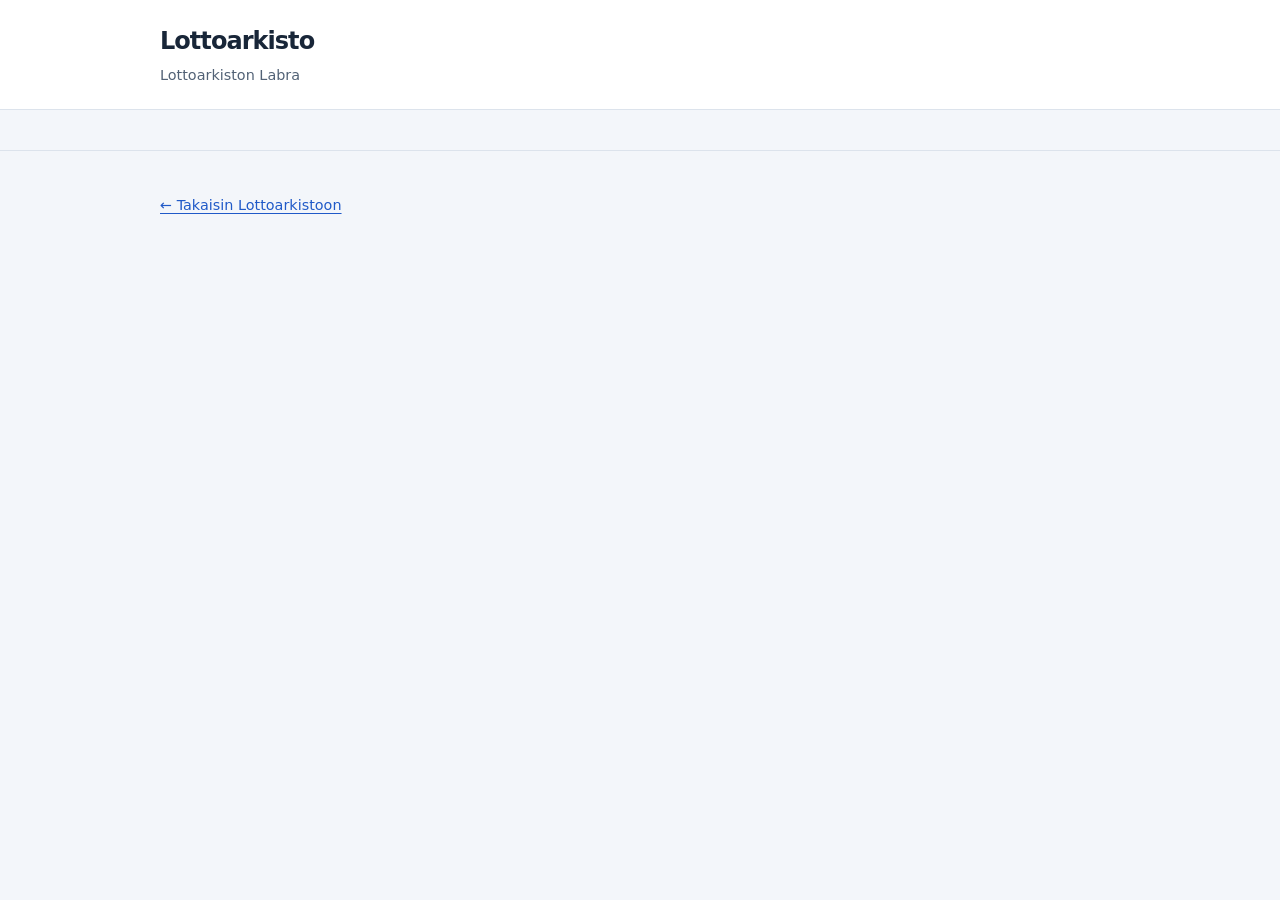
==== labra/index.html @ 0f54b7f9 "Add files via upload" ====
<!doctype html>
<html lang="fi">
<head>
  <meta charset="utf-8">
  <meta name="viewport" content="width=device-width, initial-scale=1">
  <title>Lottoarkiston Labra</title>
  <meta name="description" content="Lottoarkiston Labra – tutkimussivu.">
  <link rel="stylesheet" href="../assets/style.css">
</head>

<body>
  <a class="skip-link" href="#paasisalto">Siirry sisältöön</a>

  <header class="site-header">
    <div class="container">
      <a class="site-name" href="../">Lottoarkisto</a>
      <p>Lottoarkiston Labra</p>
    </div>
  </header>

  <main id="paasisalto" class="container">
    <!-- Labran sisältö lisätään myöhemmin. -->
  </main>

  <footer class="site-footer">
    <div class="container">
      <p><a href="../">← Takaisin Lottoarkistoon</a></p>
    </div>
  </footer>
</body>
</html>
---- assets/style.css ----
:root {
  color-scheme: light;
  --background: #f3f6fa;
  --surface: #ffffff;
  --text: #182638;
  --muted: #526276;
  --primary: #205ac8;
  --primary-dark: #17469d;
  --border: #dce3ec;
  --radius: 18px;
}

* {
  box-sizing: border-box;
}

[hidden] {
  display: none !important;
}

html {
  scroll-behavior: smooth;
}

body {
  margin: 0;
  background: var(--background);
  color: var(--text);
  font-family: system-ui, -apple-system, BlinkMacSystemFont,
    "Segoe UI", sans-serif;
  font-size: 1rem;
  line-height: 1.65;
}

button,
input {
  font: inherit;
}

a {
  color: var(--primary);
  text-underline-offset: 3px;
}

a:hover {
  color: var(--primary-dark);
}

button:focus-visible,
input:focus-visible,
a:focus-visible {
  outline: 3px solid #bc6900;
  outline-offset: 4px;
}

.container {
  width: min(100% - 32px, 960px);
  margin-inline: auto;
}

.skip-link {
  position: absolute;
  top: 8px;
  left: 8px;
  z-index: 10;
  padding: 10px 16px;
  background: var(--surface);
  transform: translateY(-160%);
}

.skip-link:focus {
  transform: translateY(0);
}

.site-header {
  padding: 22px 0;
  background: var(--surface);
  border-bottom: 1px solid var(--border);
}

.site-name {
  color: var(--text);
  font-size: 1.5rem;
  font-weight: 800;
  text-decoration: none;
  letter-spacing: -0.04em;
}

.site-header p {
  margin: 2px 0 0;
  color: var(--muted);
  font-size: 0.9rem;
}

.intro {
  padding: 48px 0 24px;
  max-width: 700px;
}

h1,
h2,
h3 {
  line-height: 1.2;
}

h1 {
  margin: 0 0 18px;
  font-size: clamp(2.2rem, 6vw, 3.6rem);
  letter-spacing: -0.055em;
}

h2 {
  margin: 0 0 20px;
  font-size: clamp(1.4rem, 3vw, 1.8rem);
  letter-spacing: -0.025em;
}

h3 {
  margin: 30px 0 14px;
  font-size: 1.1rem;
}

.intro p {
  color: var(--muted);
  font-size: 1.1rem;
}

.card {
  margin-bottom: 24px;
  padding: clamp(20px, 4vw, 36px);
  background: var(--surface);
  border: 1px solid var(--border);
  border-radius: var(--radius);
  box-shadow: 0 5px 22px rgb(24 38 56 / 3%);
  scroll-margin-top: 20px;
}

fieldset {
  min-width: 0;
  margin: 0;
  padding: 0;
  border: 0;
}

legend {
  padding: 0;
  font-weight: 700;
}

#numero-ohje {
  margin-top: 8px;
  color: var(--muted);
  font-size: 0.95rem;
}

.number-inputs {
  display: grid;
  grid-template-columns: repeat(7, minmax(0, 1fr));
  gap: 10px;
  margin: 22px 0;
}

.number-inputs label {
  min-width: 0;
  color: var(--muted);
  font-size: 0.8rem;
  text-align: center;
}

.number-inputs input {
  display: block;
  width: 100%;
  min-width: 0;
  height: 66px;
  margin-top: 6px;
  padding: 4px;
  border: 2px solid var(--border);
  border-radius: 12px;
  background: #fbfcfe;
  color: var(--text);
  font-size: 1.6rem;
  font-weight: 750;
  text-align: center;
  appearance: textfield;
  -moz-appearance: textfield;
}

.number-inputs input::-webkit-inner-spin-button,
.number-inputs input::-webkit-outer-spin-button {
  margin: 0;
  -webkit-appearance: none;
}

.number-inputs input:focus {
  border-color: var(--primary);
  background: var(--surface);
}

.form-actions {
  display: flex;
  flex-wrap: wrap;
  gap: 12px;
}

button,
.button {
  display: inline-flex;
  align-items: center;
  justify-content: center;
  min-height: 48px;
  padding: 12px 22px;
  border: 1px solid transparent;
  border-radius: 10px;
  background: var(--primary);
  color: #ffffff;
  font-weight: 700;
  line-height: 1.3;
  text-align: center;
  text-decoration: none;
  cursor: pointer;
}

button:hover:not(:disabled),
.button:hover {
  background: var(--primary-dark);
  color: #ffffff;
}

button:disabled {
  background: #e6ebf2;
  color: #59687a;
  cursor: not-allowed;
}

button[type="reset"] {
  border-color: var(--border);
  background: var(--surface);
  color: var(--muted);
}

button[type="reset"]:hover {
  background: var(--background);
  color: var(--text);
}

#lataustila,
#aineiston-tiivistelma,
#viimeisin-tila {
  color: var(--muted);
  font-size: 0.9rem;
}

#lomakevirhe {
  padding: 12px 16px;
  border: 1px solid #efc2c2;
  border-radius: 10px;
  background: #fff3f3;
  color: #9d2424;
}

#tulosyhteenveto {
  font-size: 1.25rem;
  font-weight: 700;
}

#tarkistettu-rivi {
  display: inline-block;
  font-weight: 750;
}

#osumayhteenveto {
  display: grid;
  grid-template-columns: minmax(0, 1fr) auto;
  gap: 10px 24px;
  max-width: 420px;
  margin: 24px 0;
}

#osumayhteenveto dt,
#osumayhteenveto dd {
  margin: 0;
  padding-bottom: 8px;
  border-bottom: 1px solid var(--border);
}

#osumayhteenveto dd {
  font-weight: 750;
  text-align: right;
}

.table-scroll {
  overflow-x: auto;
  margin-top: 18px;
}

table {
  width: 100%;
  border-collapse: collapse;
  font-size: 0.95rem;
}

caption {
  padding-bottom: 14px;
  color: var(--muted);
  font-size: 0.9rem;
  text-align: left;
}

th,
td {
  padding: 14px 12px;
  border-bottom: 1px solid var(--border);
  text-align: left;
  vertical-align: top;
}

th {
  background: var(--background);
  font-size: 0.85rem;
}

tbody tr:hover {
  background: #f7faff;
}

.lotto-numbers {
  display: flex;
  flex-wrap: wrap;
  gap: 10px;
  margin: 16px 0;
  padding: 0;
  list-style: none;
}

.lotto-numbers li {
  display: grid;
  place-items: center;
  width: 48px;
  height: 48px;
  border-radius: 50%;
  background: var(--primary);
  color: #ffffff;
  font-size: 1.15rem;
  font-weight: 750;
}

.ad-slot {
  margin: 24px 0;
  padding: 16px;
  border: 1px dashed var(--border);
  border-radius: var(--radius);
  text-align: center;
}

.ad-label {
  margin: 0;
  color: var(--muted);
  font-size: 0.75rem;
}

#tietoa p {
  color: var(--muted);
  font-size: 0.95rem;
}

.site-footer {
  margin-top: 40px;
  padding: 28px 0 40px;
  border-top: 1px solid var(--border);
  color: var(--muted);
  font-size: 0.9rem;
}

@media (max-width: 540px) {
  .intro {
    padding-top: 32px;
  }

  .number-inputs {
    grid-template-columns: repeat(4, minmax(0, 1fr));
    gap: 12px;
  }

  .number-inputs input {
    height: 60px;
  }

  .form-actions button,
  #arvo-rivi,
  #arvo-uusi-rivi {
    width: 100%;
  }

  th,
  td {
    padding: 12px 9px;
  }
}

@media (prefers-reduced-motion: reduce) {
  html {
    scroll-behavior: auto;
  }
  }
  /* Lisänumero: valkoinen pallo ja sininen reunus */
#viimeisin-lisanumero {
  display: inline-grid;
  place-items: center;
  box-sizing: border-box;
  width: 48px;
  height: 48px;
  margin-left: 8px;
  border: 2px solid #2563eb;
  border-radius: 50%;
  background: #ffffff;
  color: #2563eb;
  font-size: 1.15rem;
  font-weight: 750;
  line-height: 1;
  vertical-align: middle;
}
  /* Syötettävät ja arvottavat numerot pyöreiksi palloiksi */
.number-inputs {
  grid-template-columns: repeat(7, minmax(0, 66px));
  gap: 10px;
}

.number-inputs input {
  box-sizing: border-box;
  width: 100%;
  height: auto;
  aspect-ratio: 1;
  padding: 0;
  border: 2px solid var(--primary);
  border-radius: 50%;
  background: var(--surface);
  color: var(--primary);
  font-size: clamp(1rem, 4vw, 1.6rem);
}

/* Kaikki seitsemän palloa samalle riville myös puhelimessa */
@media (max-width: 540px) {
  .number-inputs {
    grid-template-columns: repeat(7, minmax(0, 1fr));
    gap: 4px;
  }

  .number-inputs input {
    height: auto;
  }
}
}
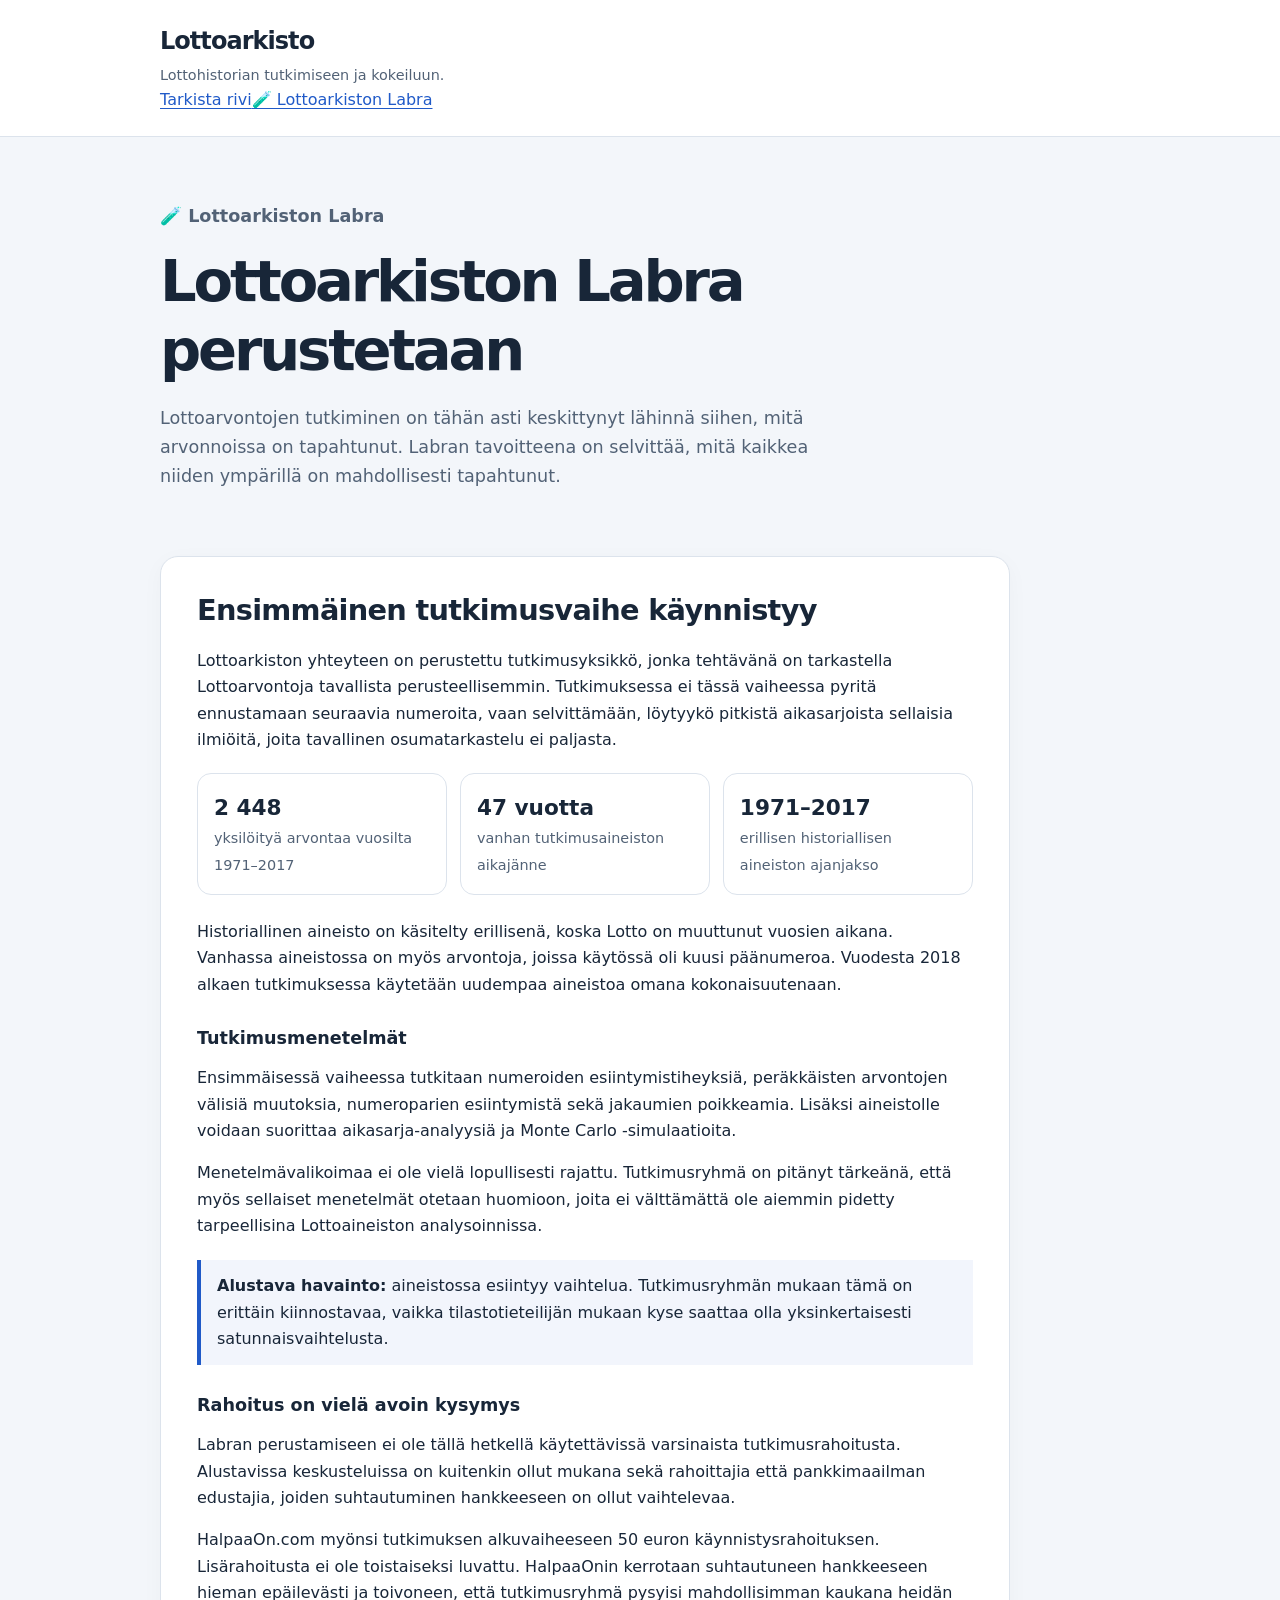
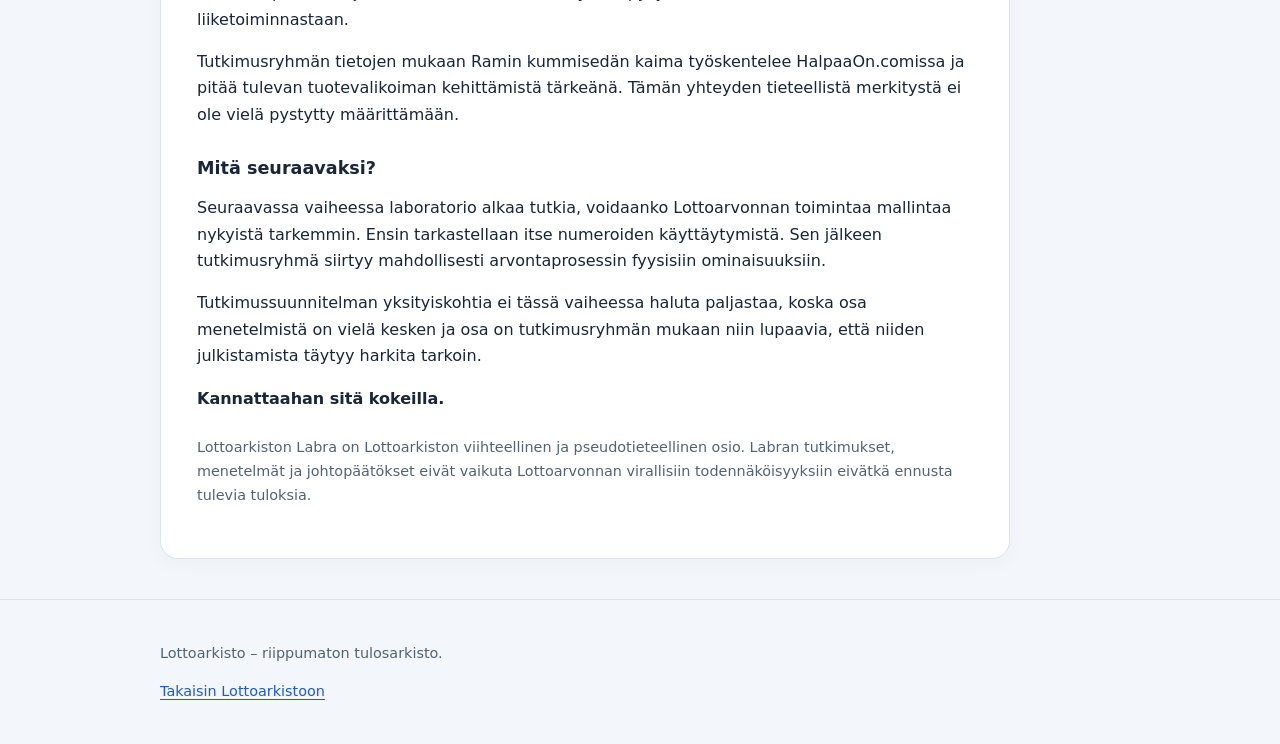
==== commit 87d6aa95: "Revise index.html with new content and structure Labran perustaminen" ====
--- a/labra/index.html
+++ b/labra/index.html
@@ -4,28 +4,57 @@
   <meta charset="utf-8">
   <meta name="viewport" content="width=device-width, initial-scale=1">
   <title>Lottoarkiston Labra</title>
-  <meta name="description" content="Lottoarkiston Labra – tutkimussivu.">
+  <meta name="description" content="Lottoarkiston Labra tutkii Lottoa hieman tavallista epätavallisemmista näkökulmista.">
   <link rel="stylesheet" href="../assets/style.css">
+  <style>
+    .labra-hero{margin-bottom:1.5rem}.labra-kicker{font-weight:700;color:#526276;margin-bottom:1rem}
+    .labra-article{max-width:850px}.labra-data{display:grid;grid-template-columns:repeat(3,minmax(0,1fr));gap:.8rem;margin:1.2rem 0 1.5rem}
+    .labra-stat{border:1px solid var(--border,#dce3ec);border-radius:14px;padding:1rem;background:var(--surface,#fff)}
+    .labra-stat strong{display:block;font-size:1.35rem}.labra-stat span{color:#526276;font-size:.9rem}
+    .labra-note{border-left:4px solid #205ac8;padding:.8rem 1rem;margin:1.3rem 0;background:rgba(32,90,200,.06)}
+    .labra-footer-note{margin-top:1.5rem;font-size:.9rem;color:#526276}
+    @media(max-width:620px){.labra-data{grid-template-columns:1fr}}
+  </style>
 </head>
-
 <body>
-  <a class="skip-link" href="#paasisalto">Siirry sisältöön</a>
-
-  <header class="site-header">
-    <div class="container">
-      <a class="site-name" href="../">Lottoarkisto</a>
-      <p>Lottoarkiston Labra</p>
-    </div>
-  </header>
-
-  <main id="paasisalto" class="container">
-    <!-- Labran sisältö lisätään myöhemmin. -->
-  </main>
-
-  <footer class="site-footer">
-    <div class="container">
-      <p><a href="../">← Takaisin Lottoarkistoon</a></p>
-    </div>
-  </footer>
+<a class="skip-link" href="#paasisalto">Siirry sisältöön</a>
+<header class="site-header"><div class="container">
+  <a class="site-name" href="../" aria-label="Lottoarkiston etusivu">Lottoarkisto</a>
+  <p>Lottohistorian tutkimiseen ja kokeiluun.</p>
+  <nav class="site-nav" aria-label="Sivuston osiot">
+    <a href="../">Tarkista rivi</a><a href="./">🧪 Lottoarkiston Labra</a>
+  </nav>
+</div></header>
+<main id="paasisalto" class="container">
+<section class="intro labra-hero" aria-labelledby="labra-otsikko">
+  <p class="labra-kicker">🧪 Lottoarkiston Labra</p>
+  <h1 id="labra-otsikko">Lottoarkiston Labra perustetaan</h1>
+  <p>Lottoarvontojen tutkiminen on tähän asti keskittynyt lähinnä siihen, mitä arvonnoissa on tapahtunut. Labran tavoitteena on selvittää, mitä kaikkea niiden ympärillä on mahdollisesti tapahtunut.</p>
+</section>
+<article class="card labra-article">
+<h2>Ensimmäinen tutkimusvaihe käynnistyy</h2>
+<p>Lottoarkiston yhteyteen on perustettu tutkimusyksikkö, jonka tehtävänä on tarkastella Lottoarvontoja tavallista perusteellisemmin. Tutkimuksessa ei tässä vaiheessa pyritä ennustamaan seuraavia numeroita, vaan selvittämään, löytyykö pitkistä aikasarjoista sellaisia ilmiöitä, joita tavallinen osumatarkastelu ei paljasta.</p>
+<div class="labra-data">
+<div class="labra-stat"><strong>2 448</strong><span>yksilöityä arvontaa vuosilta 1971–2017</span></div>
+<div class="labra-stat"><strong>47 vuotta</strong><span>vanhan tutkimusaineiston aikajänne</span></div>
+<div class="labra-stat"><strong>1971–2017</strong><span>erillisen historiallisen aineiston ajanjakso</span></div>
+</div>
+<p>Historiallinen aineisto on käsitelty erillisenä, koska Lotto on muuttunut vuosien aikana. Vanhassa aineistossa on myös arvontoja, joissa käytössä oli kuusi päänumeroa. Vuodesta 2018 alkaen tutkimuksessa käytetään uudempaa aineistoa omana kokonaisuutenaan.</p>
+<h3>Tutkimusmenetelmät</h3>
+<p>Ensimmäisessä vaiheessa tutkitaan numeroiden esiintymistiheyksiä, peräkkäisten arvontojen välisiä muutoksia, numeroparien esiintymistä sekä jakaumien poikkeamia. Lisäksi aineistolle voidaan suorittaa aikasarja-analyysiä ja Monte Carlo -simulaatioita.</p>
+<p>Menetelmävalikoimaa ei ole vielä lopullisesti rajattu. Tutkimusryhmä on pitänyt tärkeänä, että myös sellaiset menetelmät otetaan huomioon, joita ei välttämättä ole aiemmin pidetty tarpeellisina Lottoaineiston analysoinnissa.</p>
+<div class="labra-note"><strong>Alustava havainto:</strong> aineistossa esiintyy vaihtelua. Tutkimusryhmän mukaan tämä on erittäin kiinnostavaa, vaikka tilastotieteilijän mukaan kyse saattaa olla yksinkertaisesti satunnaisvaihtelusta.</div>
+<h3>Rahoitus on vielä avoin kysymys</h3>
+<p>Labran perustamiseen ei ole tällä hetkellä käytettävissä varsinaista tutkimusrahoitusta. Alustavissa keskusteluissa on kuitenkin ollut mukana sekä rahoittajia että pankkimaailman edustajia, joiden suhtautuminen hankkeeseen on ollut vaihtelevaa.</p>
+<p>HalpaaOn.com myönsi tutkimuksen alkuvaiheeseen 50 euron käynnistysrahoituksen. Lisärahoitusta ei ole toistaiseksi luvattu. HalpaaOnin kerrotaan suhtautuneen hankkeeseen hieman epäilevästi ja toivoneen, että tutkimusryhmä pysyisi mahdollisimman kaukana heidän liiketoiminnastaan.</p>
+<p>Tutkimusryhmän tietojen mukaan Ramin kummisedän kaima työskentelee HalpaaOn.comissa ja pitää tulevan tuotevalikoiman kehittämistä tärkeänä. Tämän yhteyden tieteellistä merkitystä ei ole vielä pystytty määrittämään.</p>
+<h3>Mitä seuraavaksi?</h3>
+<p>Seuraavassa vaiheessa laboratorio alkaa tutkia, voidaanko Lottoarvonnan toimintaa mallintaa nykyistä tarkemmin. Ensin tarkastellaan itse numeroiden käyttäytymistä. Sen jälkeen tutkimusryhmä siirtyy mahdollisesti arvontaprosessin fyysisiin ominaisuuksiin.</p>
+<p>Tutkimussuunnitelman yksityiskohtia ei tässä vaiheessa haluta paljastaa, koska osa menetelmistä on vielä kesken ja osa on tutkimusryhmän mukaan niin lupaavia, että niiden julkistamista täytyy harkita tarkoin.</p>
+<p><strong>Kannattaahan sitä kokeilla.</strong></p>
+<p class="labra-footer-note">Lottoarkiston Labra on Lottoarkiston viihteellinen ja pseudotieteellinen osio. Labran tutkimukset, menetelmät ja johtopäätökset eivät vaikuta Lottoarvonnan virallisiin todennäköisyyksiin eivätkä ennusta tulevia tuloksia.</p>
+</article>
+</main>
+<footer class="site-footer"><div class="container"><p>Lottoarkisto – riippumaton tulosarkisto.</p><a href="../">Takaisin Lottoarkistoon</a></div></footer>
 </body>
 </html>
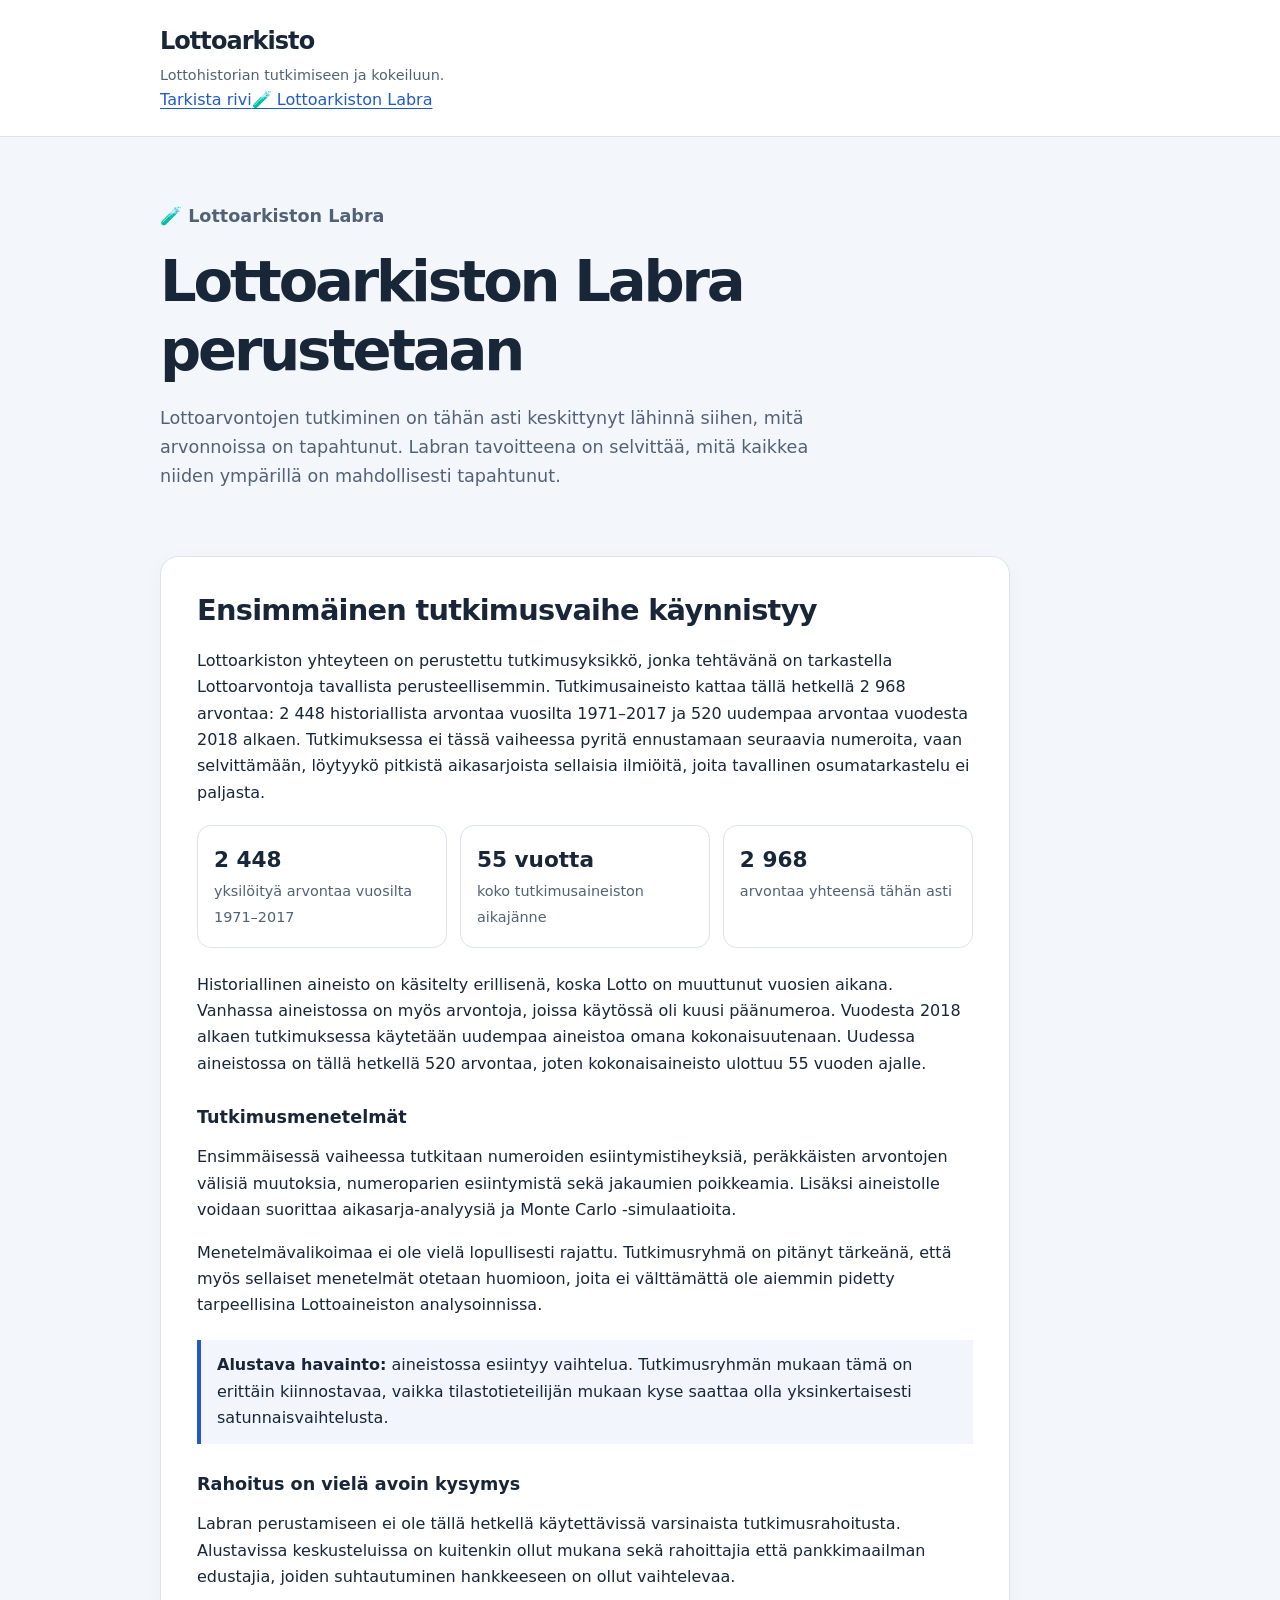
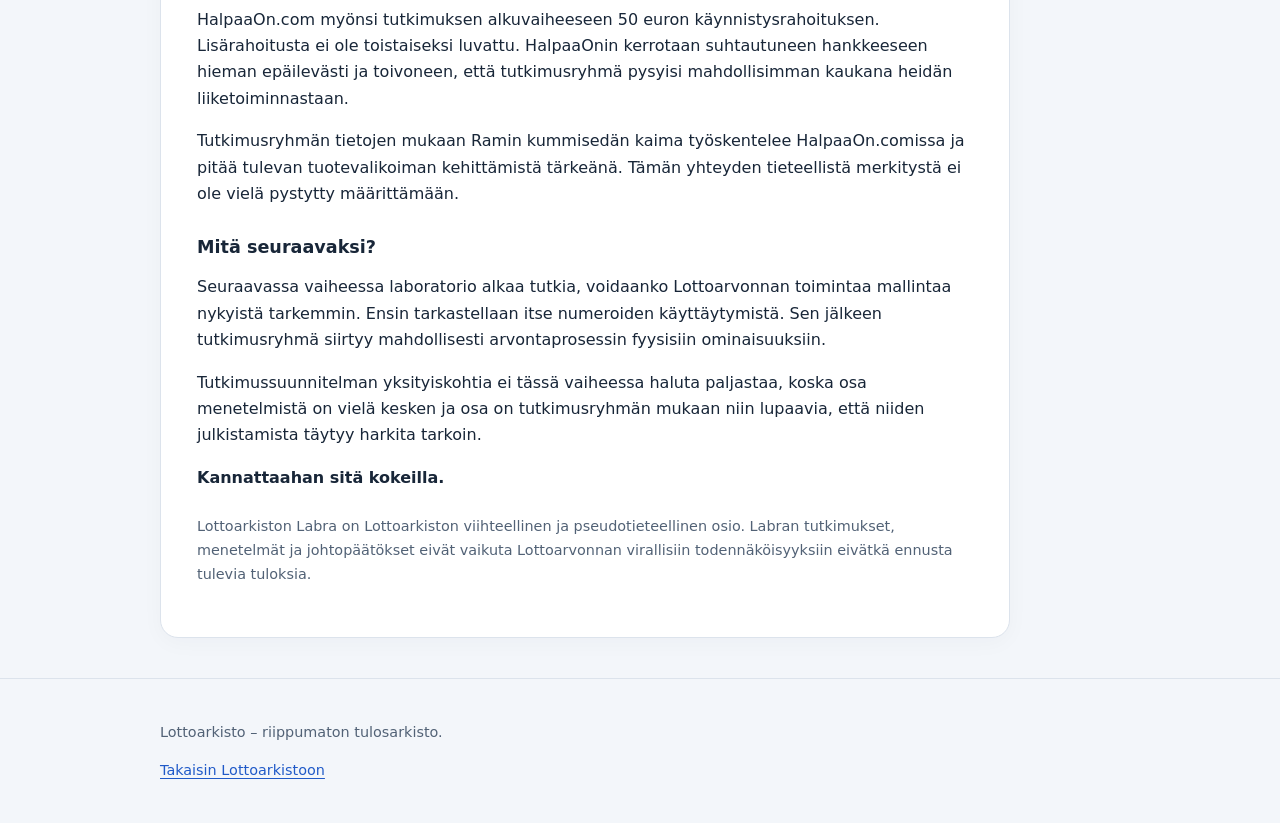
==== commit b0bcbc49: "Update Lotto research section with detailed information Labra perustetaan" ====
--- a/labra/index.html
+++ b/labra/index.html
@@ -33,13 +33,13 @@
 </section>
 <article class="card labra-article">
 <h2>Ensimmäinen tutkimusvaihe käynnistyy</h2>
-<p>Lottoarkiston yhteyteen on perustettu tutkimusyksikkö, jonka tehtävänä on tarkastella Lottoarvontoja tavallista perusteellisemmin. Tutkimuksessa ei tässä vaiheessa pyritä ennustamaan seuraavia numeroita, vaan selvittämään, löytyykö pitkistä aikasarjoista sellaisia ilmiöitä, joita tavallinen osumatarkastelu ei paljasta.</p>
+<p>Lottoarkiston yhteyteen on perustettu tutkimusyksikkö, jonka tehtävänä on tarkastella Lottoarvontoja tavallista perusteellisemmin. Tutkimusaineisto kattaa tällä hetkellä 2 968 arvontaa: 2 448 historiallista arvontaa vuosilta 1971–2017 ja 520 uudempaa arvontaa vuodesta 2018 alkaen. Tutkimuksessa ei tässä vaiheessa pyritä ennustamaan seuraavia numeroita, vaan selvittämään, löytyykö pitkistä aikasarjoista sellaisia ilmiöitä, joita tavallinen osumatarkastelu ei paljasta.</p>
 <div class="labra-data">
 <div class="labra-stat"><strong>2 448</strong><span>yksilöityä arvontaa vuosilta 1971–2017</span></div>
-<div class="labra-stat"><strong>47 vuotta</strong><span>vanhan tutkimusaineiston aikajänne</span></div>
-<div class="labra-stat"><strong>1971–2017</strong><span>erillisen historiallisen aineiston ajanjakso</span></div>
+<div class="labra-stat"><strong>55 vuotta</strong><span>koko tutkimusaineiston aikajänne</span></div>
+<div class="labra-stat"><strong>2 968</strong><span>arvontaa yhteensä tähän asti</span></div>
 </div>
-<p>Historiallinen aineisto on käsitelty erillisenä, koska Lotto on muuttunut vuosien aikana. Vanhassa aineistossa on myös arvontoja, joissa käytössä oli kuusi päänumeroa. Vuodesta 2018 alkaen tutkimuksessa käytetään uudempaa aineistoa omana kokonaisuutenaan.</p>
+<p>Historiallinen aineisto on käsitelty erillisenä, koska Lotto on muuttunut vuosien aikana. Vanhassa aineistossa on myös arvontoja, joissa käytössä oli kuusi päänumeroa. Vuodesta 2018 alkaen tutkimuksessa käytetään uudempaa aineistoa omana kokonaisuutenaan. Uudessa aineistossa on tällä hetkellä 520 arvontaa, joten kokonaisaineisto ulottuu 55 vuoden ajalle.</p>
 <h3>Tutkimusmenetelmät</h3>
 <p>Ensimmäisessä vaiheessa tutkitaan numeroiden esiintymistiheyksiä, peräkkäisten arvontojen välisiä muutoksia, numeroparien esiintymistä sekä jakaumien poikkeamia. Lisäksi aineistolle voidaan suorittaa aikasarja-analyysiä ja Monte Carlo -simulaatioita.</p>
 <p>Menetelmävalikoimaa ei ole vielä lopullisesti rajattu. Tutkimusryhmä on pitänyt tärkeänä, että myös sellaiset menetelmät otetaan huomioon, joita ei välttämättä ole aiemmin pidetty tarpeellisina Lottoaineiston analysoinnissa.</p>
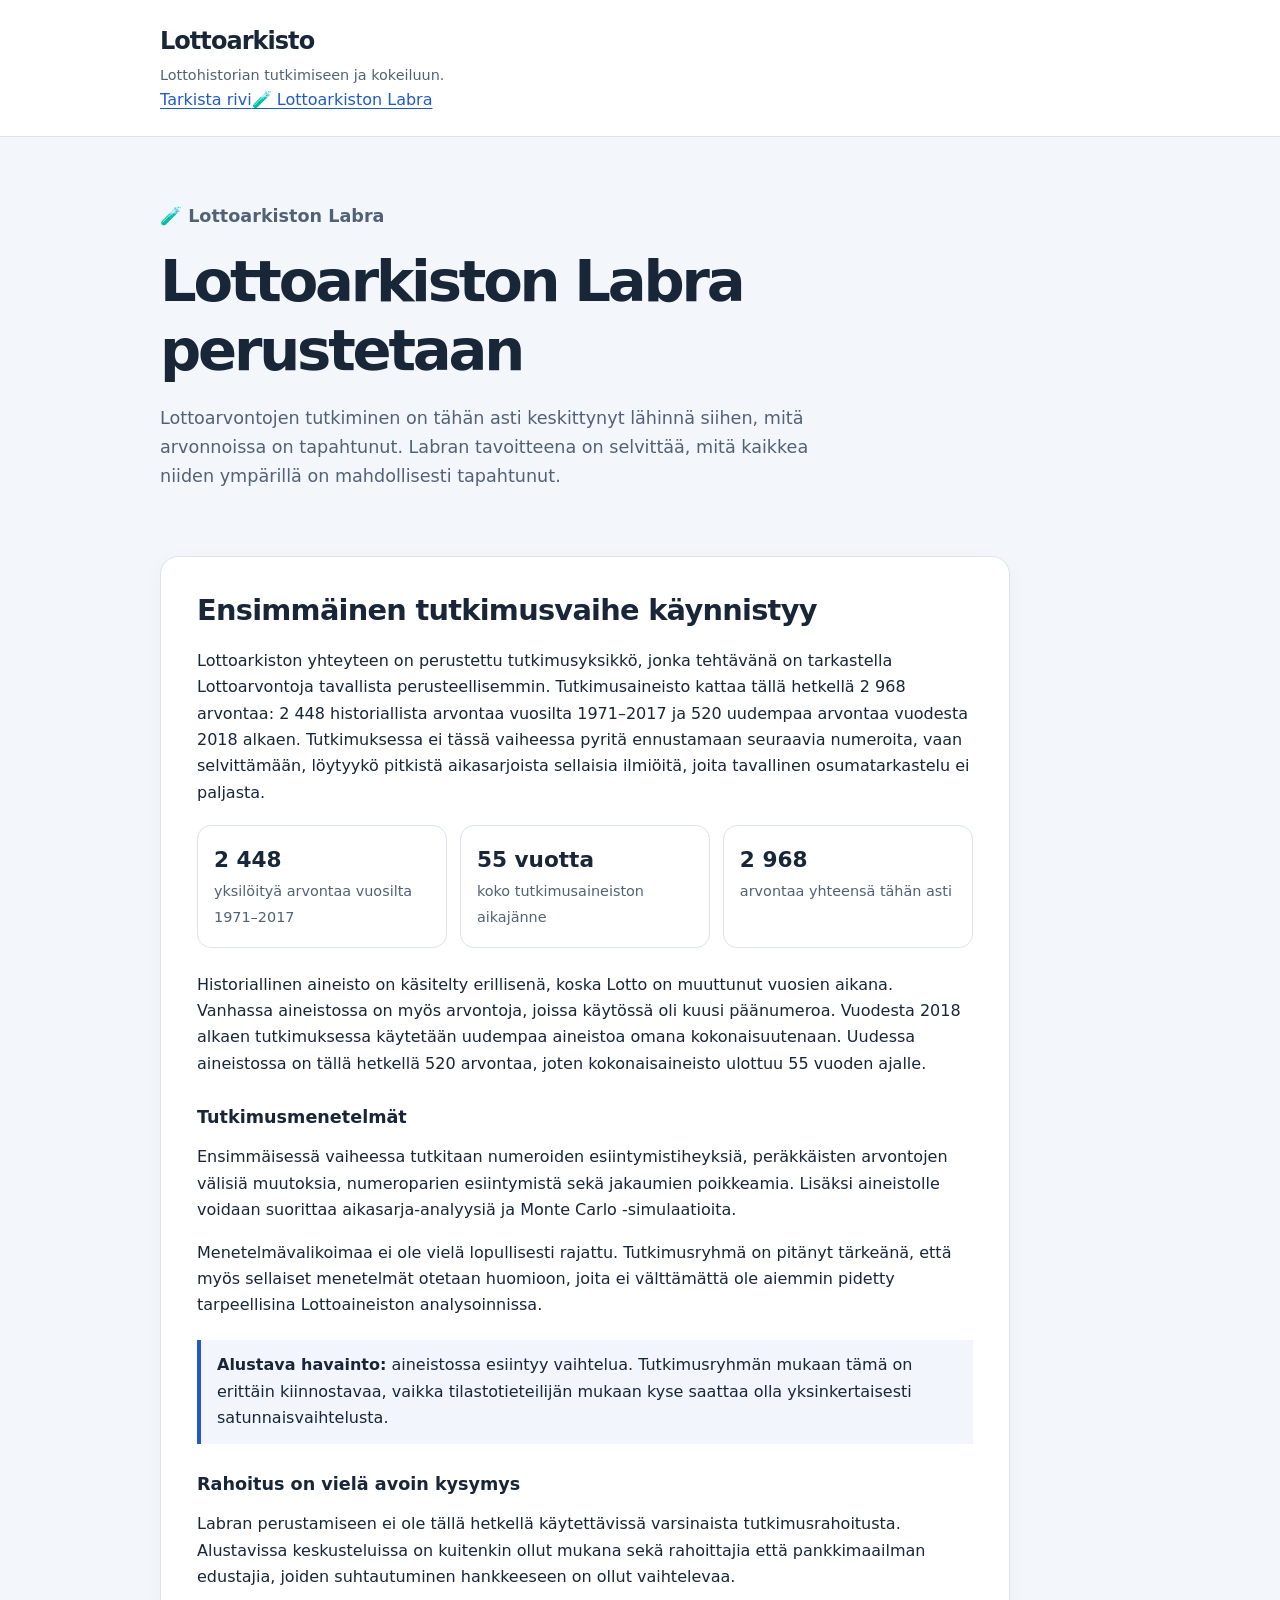
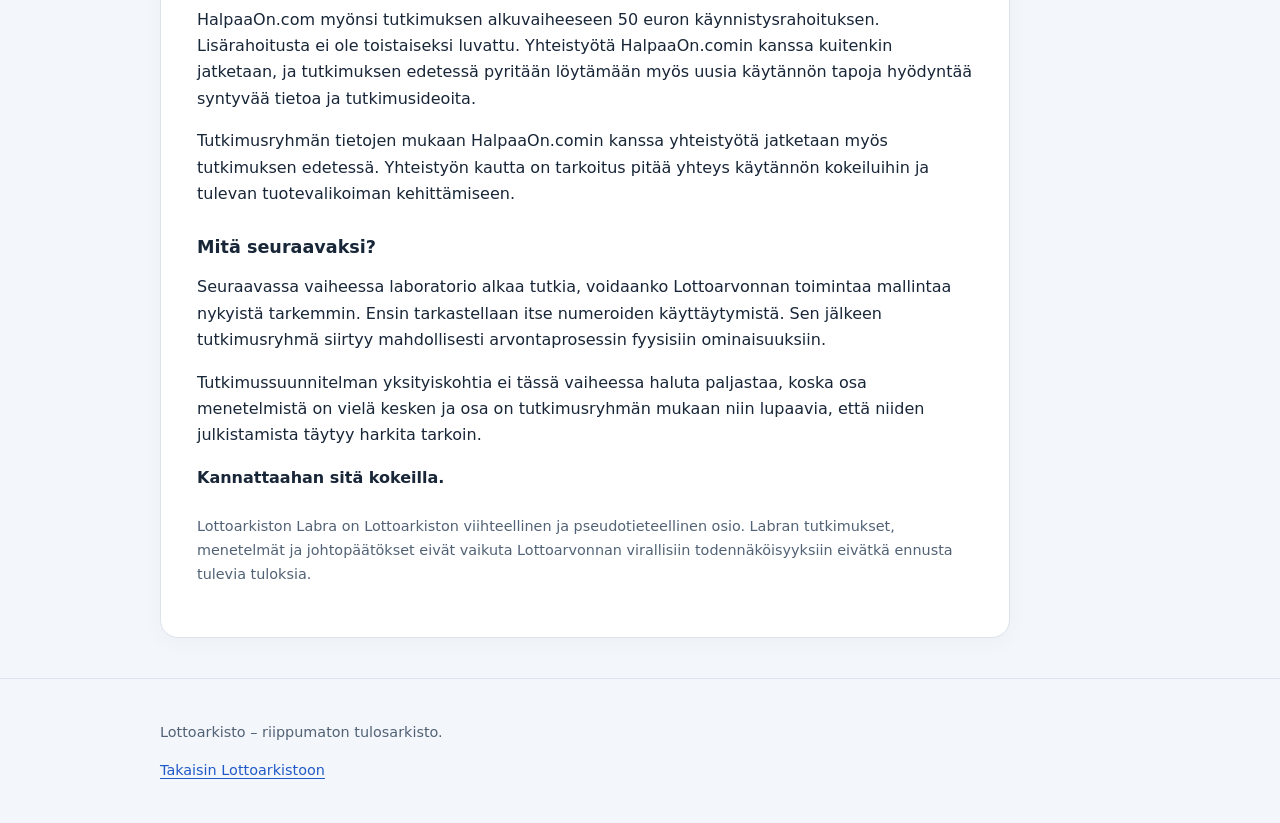
==== commit 86e51c62: "Revise funding and collaboration details in index.html Updated funding information and collaboration" ====
--- a/labra/index.html
+++ b/labra/index.html
@@ -46,8 +46,8 @@
 <div class="labra-note"><strong>Alustava havainto:</strong> aineistossa esiintyy vaihtelua. Tutkimusryhmän mukaan tämä on erittäin kiinnostavaa, vaikka tilastotieteilijän mukaan kyse saattaa olla yksinkertaisesti satunnaisvaihtelusta.</div>
 <h3>Rahoitus on vielä avoin kysymys</h3>
 <p>Labran perustamiseen ei ole tällä hetkellä käytettävissä varsinaista tutkimusrahoitusta. Alustavissa keskusteluissa on kuitenkin ollut mukana sekä rahoittajia että pankkimaailman edustajia, joiden suhtautuminen hankkeeseen on ollut vaihtelevaa.</p>
-<p>HalpaaOn.com myönsi tutkimuksen alkuvaiheeseen 50 euron käynnistysrahoituksen. Lisärahoitusta ei ole toistaiseksi luvattu. HalpaaOnin kerrotaan suhtautuneen hankkeeseen hieman epäilevästi ja toivoneen, että tutkimusryhmä pysyisi mahdollisimman kaukana heidän liiketoiminnastaan.</p>
-<p>Tutkimusryhmän tietojen mukaan Ramin kummisedän kaima työskentelee HalpaaOn.comissa ja pitää tulevan tuotevalikoiman kehittämistä tärkeänä. Tämän yhteyden tieteellistä merkitystä ei ole vielä pystytty määrittämään.</p>
+<p>HalpaaOn.com myönsi tutkimuksen alkuvaiheeseen 50 euron käynnistysrahoituksen. Lisärahoitusta ei ole toistaiseksi luvattu. Yhteistyötä HalpaaOn.comin kanssa kuitenkin jatketaan, ja tutkimuksen edetessä pyritään löytämään myös uusia käytännön tapoja hyödyntää syntyvää tietoa ja tutkimusideoita.</p>
+<p>Tutkimusryhmän tietojen mukaan HalpaaOn.comin kanssa yhteistyötä jatketaan myös tutkimuksen edetessä. Yhteistyön kautta on tarkoitus pitää yhteys käytännön kokeiluihin ja tulevan tuotevalikoiman kehittämiseen.</p>
 <h3>Mitä seuraavaksi?</h3>
 <p>Seuraavassa vaiheessa laboratorio alkaa tutkia, voidaanko Lottoarvonnan toimintaa mallintaa nykyistä tarkemmin. Ensin tarkastellaan itse numeroiden käyttäytymistä. Sen jälkeen tutkimusryhmä siirtyy mahdollisesti arvontaprosessin fyysisiin ominaisuuksiin.</p>
 <p>Tutkimussuunnitelman yksityiskohtia ei tässä vaiheessa haluta paljastaa, koska osa menetelmistä on vielä kesken ja osa on tutkimusryhmän mukaan niin lupaavia, että niiden julkistamista täytyy harkita tarkoin.</p>
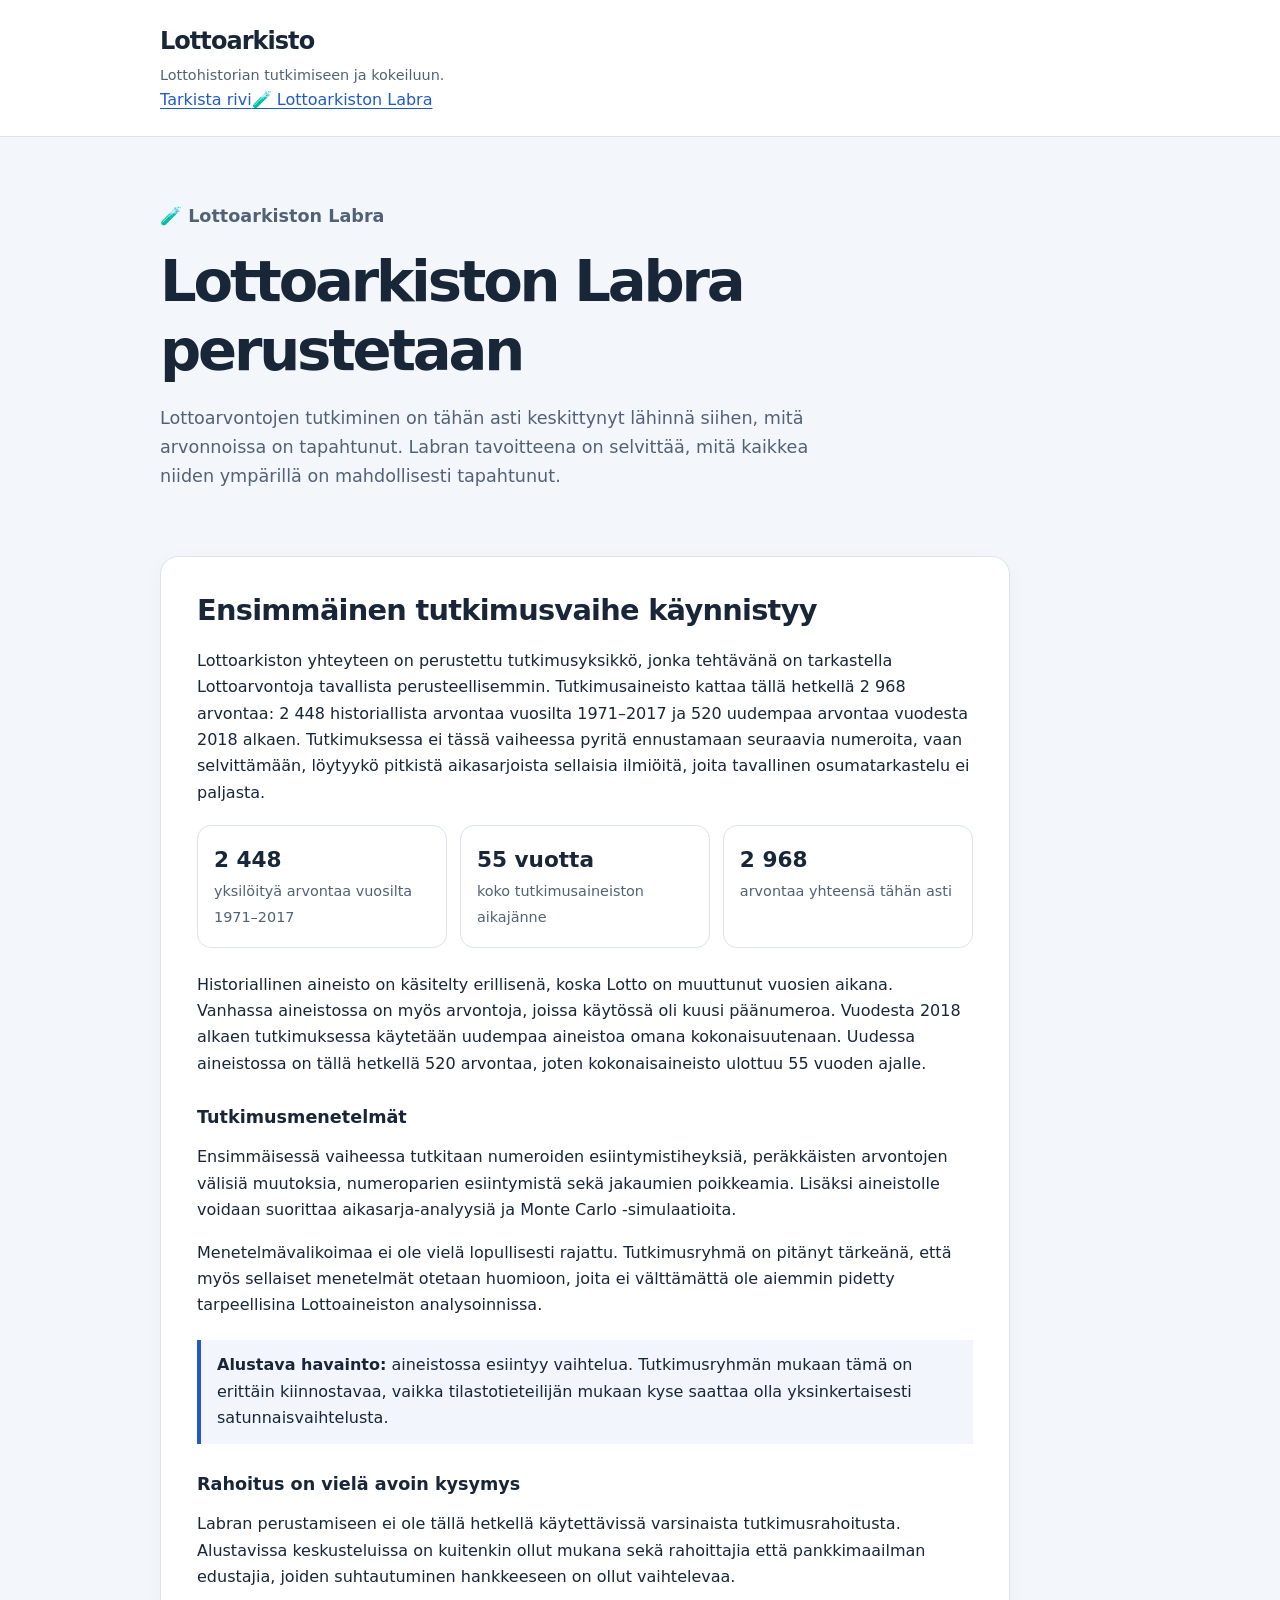
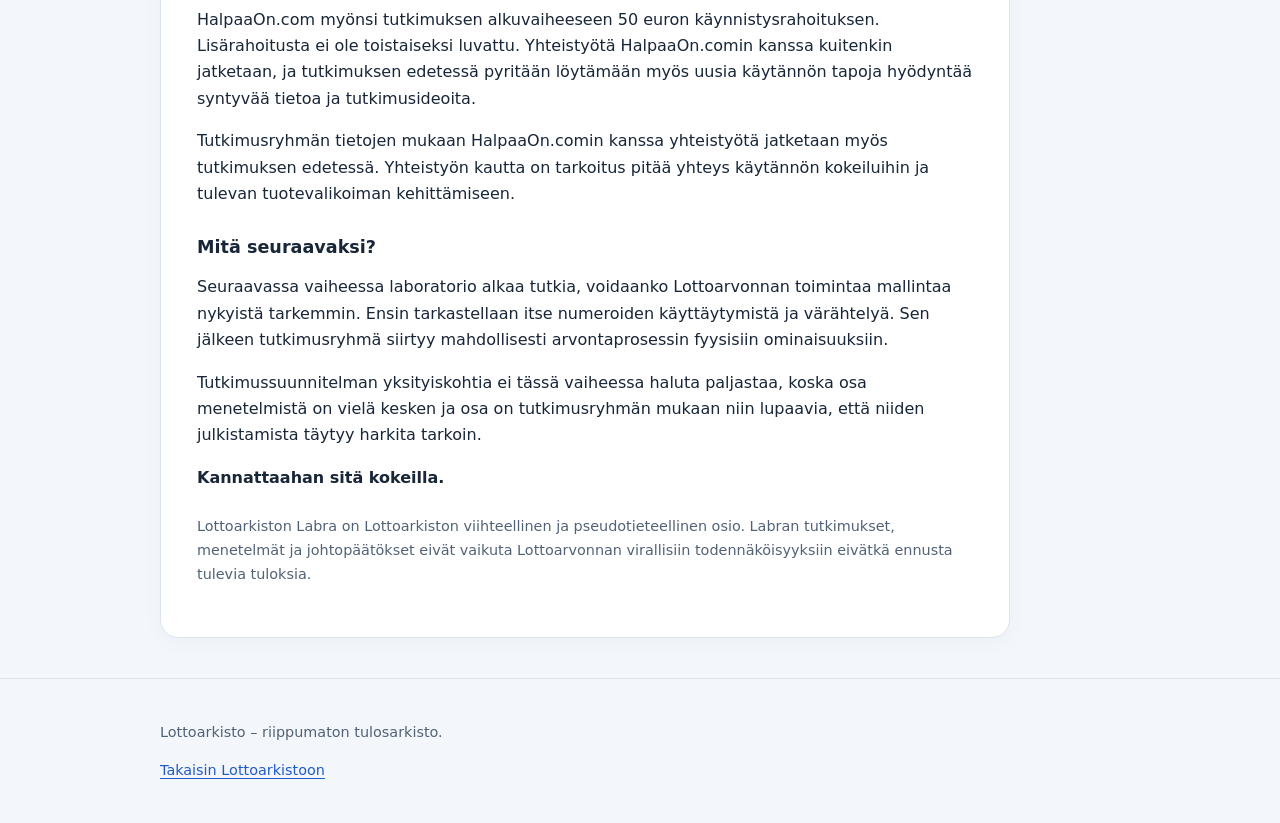
==== commit 5a85fc35: "Update Lottoarvonnan tutkimusvaihe description" ====
--- a/labra/index.html
+++ b/labra/index.html
@@ -49,7 +49,7 @@
 <p>HalpaaOn.com myönsi tutkimuksen alkuvaiheeseen 50 euron käynnistysrahoituksen. Lisärahoitusta ei ole toistaiseksi luvattu. Yhteistyötä HalpaaOn.comin kanssa kuitenkin jatketaan, ja tutkimuksen edetessä pyritään löytämään myös uusia käytännön tapoja hyödyntää syntyvää tietoa ja tutkimusideoita.</p>
 <p>Tutkimusryhmän tietojen mukaan HalpaaOn.comin kanssa yhteistyötä jatketaan myös tutkimuksen edetessä. Yhteistyön kautta on tarkoitus pitää yhteys käytännön kokeiluihin ja tulevan tuotevalikoiman kehittämiseen.</p>
 <h3>Mitä seuraavaksi?</h3>
-<p>Seuraavassa vaiheessa laboratorio alkaa tutkia, voidaanko Lottoarvonnan toimintaa mallintaa nykyistä tarkemmin. Ensin tarkastellaan itse numeroiden käyttäytymistä. Sen jälkeen tutkimusryhmä siirtyy mahdollisesti arvontaprosessin fyysisiin ominaisuuksiin.</p>
+<p>Seuraavassa vaiheessa laboratorio alkaa tutkia, voidaanko Lottoarvonnan toimintaa mallintaa nykyistä tarkemmin. Ensin tarkastellaan itse numeroiden käyttäytymistä ja värähtelyä. Sen jälkeen tutkimusryhmä siirtyy mahdollisesti arvontaprosessin fyysisiin ominaisuuksiin.</p>
 <p>Tutkimussuunnitelman yksityiskohtia ei tässä vaiheessa haluta paljastaa, koska osa menetelmistä on vielä kesken ja osa on tutkimusryhmän mukaan niin lupaavia, että niiden julkistamista täytyy harkita tarkoin.</p>
 <p><strong>Kannattaahan sitä kokeilla.</strong></p>
 <p class="labra-footer-note">Lottoarkiston Labra on Lottoarkiston viihteellinen ja pseudotieteellinen osio. Labran tutkimukset, menetelmät ja johtopäätökset eivät vaikuta Lottoarvonnan virallisiin todennäköisyyksiin eivätkä ennusta tulevia tuloksia.</p>
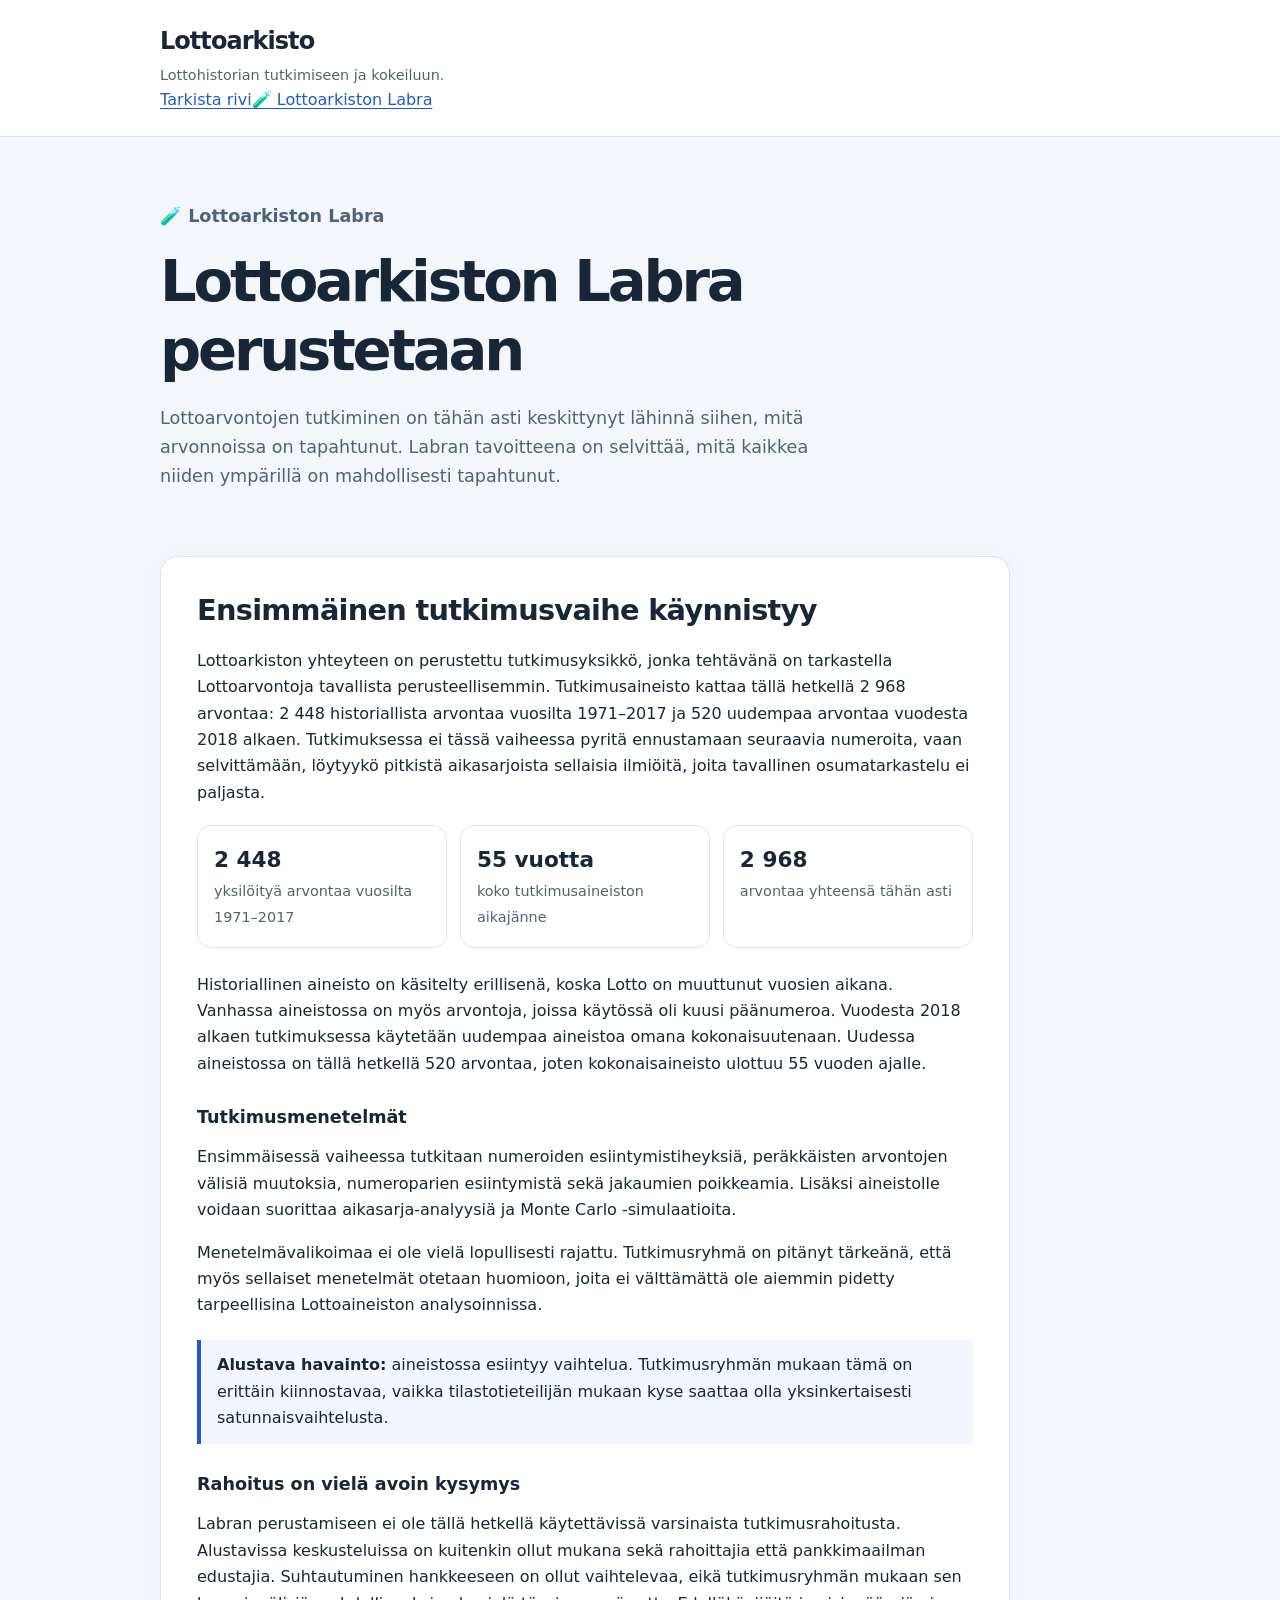
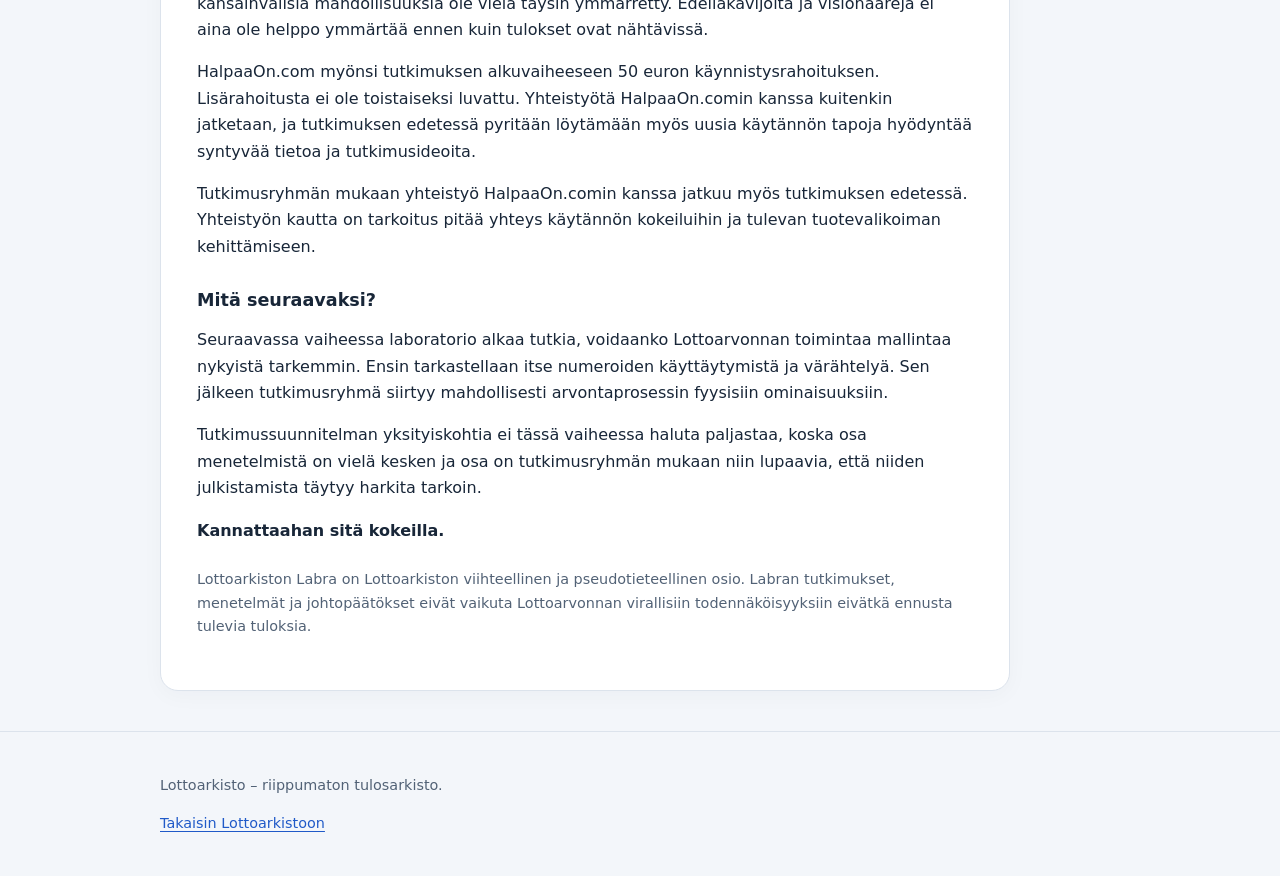
==== commit 35d26559: "Revise funding information and research next steps Updated the funding section and clarified ongoing" ====
--- a/labra/index.html
+++ b/labra/index.html
@@ -25,36 +25,55 @@
     <a href="../">Tarkista rivi</a><a href="./">🧪 Lottoarkiston Labra</a>
   </nav>
 </div></header>
+
 <main id="paasisalto" class="container">
 <section class="intro labra-hero" aria-labelledby="labra-otsikko">
   <p class="labra-kicker">🧪 Lottoarkiston Labra</p>
   <h1 id="labra-otsikko">Lottoarkiston Labra perustetaan</h1>
   <p>Lottoarvontojen tutkiminen on tähän asti keskittynyt lähinnä siihen, mitä arvonnoissa on tapahtunut. Labran tavoitteena on selvittää, mitä kaikkea niiden ympärillä on mahdollisesti tapahtunut.</p>
 </section>
+
 <article class="card labra-article">
 <h2>Ensimmäinen tutkimusvaihe käynnistyy</h2>
+
 <p>Lottoarkiston yhteyteen on perustettu tutkimusyksikkö, jonka tehtävänä on tarkastella Lottoarvontoja tavallista perusteellisemmin. Tutkimusaineisto kattaa tällä hetkellä 2 968 arvontaa: 2 448 historiallista arvontaa vuosilta 1971–2017 ja 520 uudempaa arvontaa vuodesta 2018 alkaen. Tutkimuksessa ei tässä vaiheessa pyritä ennustamaan seuraavia numeroita, vaan selvittämään, löytyykö pitkistä aikasarjoista sellaisia ilmiöitä, joita tavallinen osumatarkastelu ei paljasta.</p>
+
 <div class="labra-data">
 <div class="labra-stat"><strong>2 448</strong><span>yksilöityä arvontaa vuosilta 1971–2017</span></div>
 <div class="labra-stat"><strong>55 vuotta</strong><span>koko tutkimusaineiston aikajänne</span></div>
 <div class="labra-stat"><strong>2 968</strong><span>arvontaa yhteensä tähän asti</span></div>
 </div>
+
 <p>Historiallinen aineisto on käsitelty erillisenä, koska Lotto on muuttunut vuosien aikana. Vanhassa aineistossa on myös arvontoja, joissa käytössä oli kuusi päänumeroa. Vuodesta 2018 alkaen tutkimuksessa käytetään uudempaa aineistoa omana kokonaisuutenaan. Uudessa aineistossa on tällä hetkellä 520 arvontaa, joten kokonaisaineisto ulottuu 55 vuoden ajalle.</p>
+
 <h3>Tutkimusmenetelmät</h3>
+
 <p>Ensimmäisessä vaiheessa tutkitaan numeroiden esiintymistiheyksiä, peräkkäisten arvontojen välisiä muutoksia, numeroparien esiintymistä sekä jakaumien poikkeamia. Lisäksi aineistolle voidaan suorittaa aikasarja-analyysiä ja Monte Carlo -simulaatioita.</p>
+
 <p>Menetelmävalikoimaa ei ole vielä lopullisesti rajattu. Tutkimusryhmä on pitänyt tärkeänä, että myös sellaiset menetelmät otetaan huomioon, joita ei välttämättä ole aiemmin pidetty tarpeellisina Lottoaineiston analysoinnissa.</p>
+
 <div class="labra-note"><strong>Alustava havainto:</strong> aineistossa esiintyy vaihtelua. Tutkimusryhmän mukaan tämä on erittäin kiinnostavaa, vaikka tilastotieteilijän mukaan kyse saattaa olla yksinkertaisesti satunnaisvaihtelusta.</div>
+
 <h3>Rahoitus on vielä avoin kysymys</h3>
-<p>Labran perustamiseen ei ole tällä hetkellä käytettävissä varsinaista tutkimusrahoitusta. Alustavissa keskusteluissa on kuitenkin ollut mukana sekä rahoittajia että pankkimaailman edustajia, joiden suhtautuminen hankkeeseen on ollut vaihtelevaa.</p>
+
+<p>Labran perustamiseen ei ole tällä hetkellä käytettävissä varsinaista tutkimusrahoitusta. Alustavissa keskusteluissa on kuitenkin ollut mukana sekä rahoittajia että pankkimaailman edustajia. Suhtautuminen hankkeeseen on ollut vaihtelevaa, eikä tutkimusryhmän mukaan sen kansainvälisiä mahdollisuuksia ole vielä täysin ymmärretty. Edelläkävijöitä ja visionäärejä ei aina ole helppo ymmärtää ennen kuin tulokset ovat nähtävissä.</p>
+
 <p>HalpaaOn.com myönsi tutkimuksen alkuvaiheeseen 50 euron käynnistysrahoituksen. Lisärahoitusta ei ole toistaiseksi luvattu. Yhteistyötä HalpaaOn.comin kanssa kuitenkin jatketaan, ja tutkimuksen edetessä pyritään löytämään myös uusia käytännön tapoja hyödyntää syntyvää tietoa ja tutkimusideoita.</p>
-<p>Tutkimusryhmän tietojen mukaan HalpaaOn.comin kanssa yhteistyötä jatketaan myös tutkimuksen edetessä. Yhteistyön kautta on tarkoitus pitää yhteys käytännön kokeiluihin ja tulevan tuotevalikoiman kehittämiseen.</p>
+
+<p>Tutkimusryhmän mukaan yhteistyö HalpaaOn.comin kanssa jatkuu myös tutkimuksen edetessä. Yhteistyön kautta on tarkoitus pitää yhteys käytännön kokeiluihin ja tulevan tuotevalikoiman kehittämiseen.</p>
+
 <h3>Mitä seuraavaksi?</h3>
+
 <p>Seuraavassa vaiheessa laboratorio alkaa tutkia, voidaanko Lottoarvonnan toimintaa mallintaa nykyistä tarkemmin. Ensin tarkastellaan itse numeroiden käyttäytymistä ja värähtelyä. Sen jälkeen tutkimusryhmä siirtyy mahdollisesti arvontaprosessin fyysisiin ominaisuuksiin.</p>
+
 <p>Tutkimussuunnitelman yksityiskohtia ei tässä vaiheessa haluta paljastaa, koska osa menetelmistä on vielä kesken ja osa on tutkimusryhmän mukaan niin lupaavia, että niiden julkistamista täytyy harkita tarkoin.</p>
+
 <p><strong>Kannattaahan sitä kokeilla.</strong></p>
+
 <p class="labra-footer-note">Lottoarkiston Labra on Lottoarkiston viihteellinen ja pseudotieteellinen osio. Labran tutkimukset, menetelmät ja johtopäätökset eivät vaikuta Lottoarvonnan virallisiin todennäköisyyksiin eivätkä ennusta tulevia tuloksia.</p>
 </article>
 </main>
+
 <footer class="site-footer"><div class="container"><p>Lottoarkisto – riippumaton tulosarkisto.</p><a href="../">Takaisin Lottoarkistoon</a></div></footer>
 </body>
 </html>
